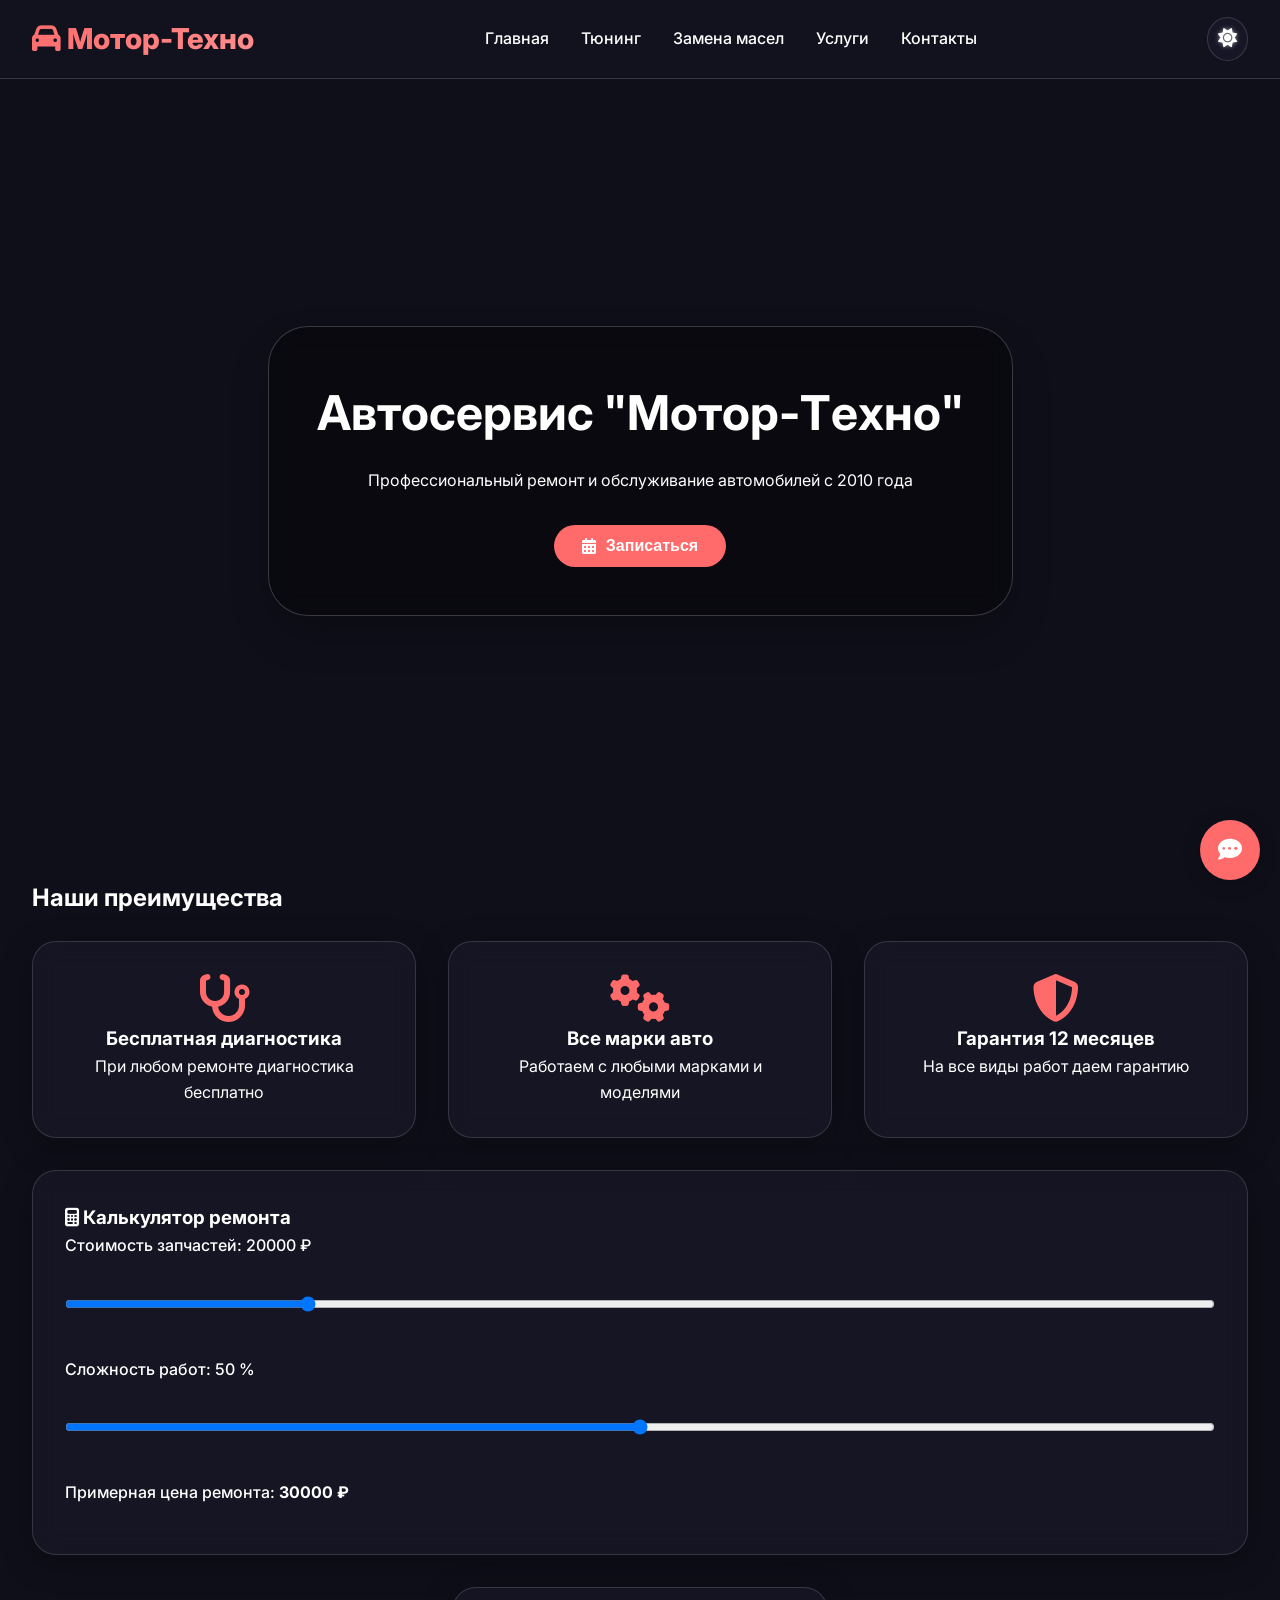
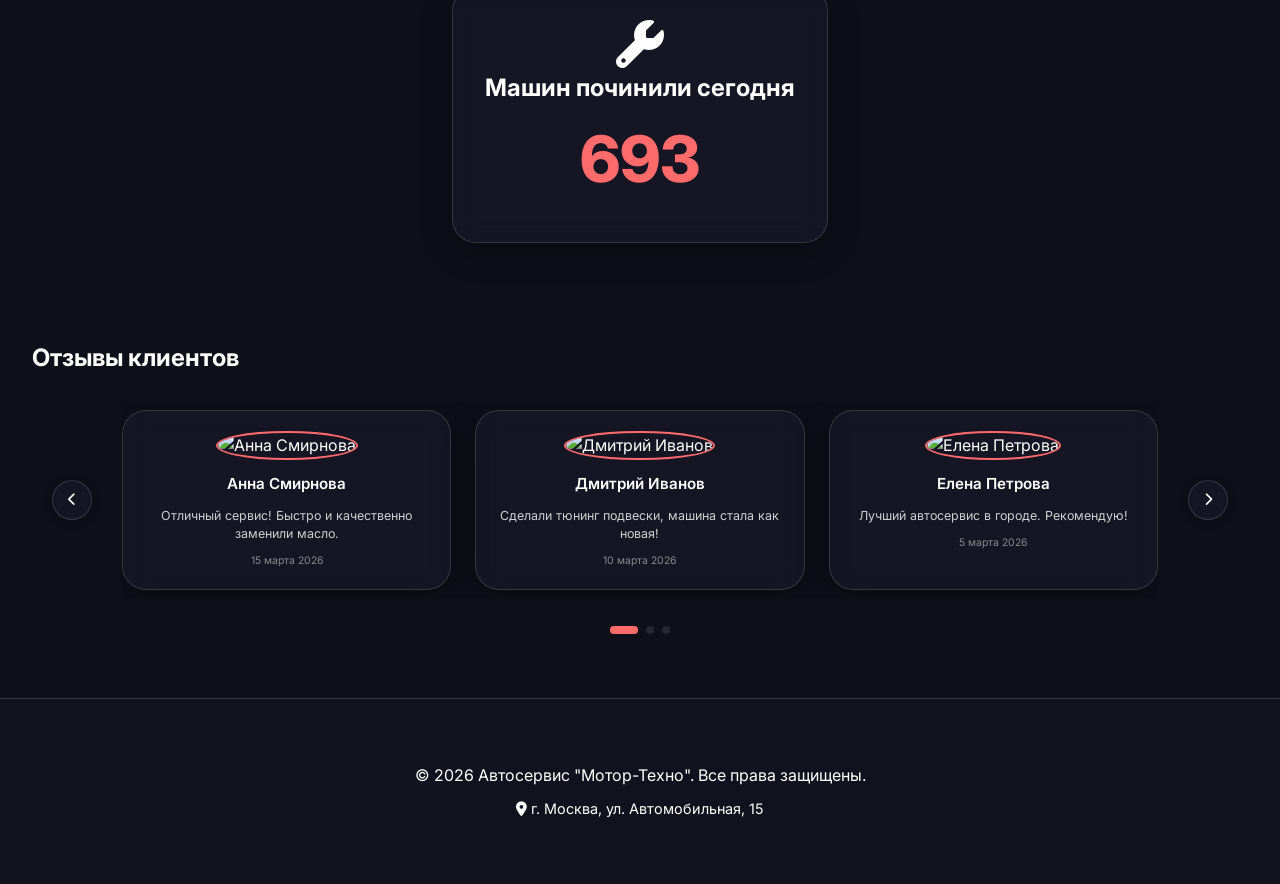
==== index.html @ 2c7e0de4 "first commit" ====
<!DOCTYPE html>
<html lang="ru">
<head>
    <meta charset="UTF-8">
    <meta name="viewport" content="width=device-width, initial-scale=1.0, viewport-fit=cover">
    <title>Автосервис "Мотор-Техно" | Профессиональный ремонт авто</title>
    <link rel="icon" type="image/svg+xml" href="data:image/svg+xml,<svg xmlns='http://www.w3.org/2000/svg' viewBox='0 0 100 100'><text x='50' y='85' font-size='80' text-anchor='middle' fill='%23e94560'>🚗</text></svg>">
    <link rel="stylesheet" href="css/style.css">
    <link rel="stylesheet" href="https://cdnjs.cloudflare.com/ajax/libs/font-awesome/6.5.1/css/all.min.css">
    <link href="https://fonts.googleapis.com/css2?family=Inter:opsz,wght@14..32,300;14..32,400;14..32,500;14..32,600;14..32,700&display=swap" rel="stylesheet">
</head>
<body>
    <div id="loader" class="loader hidden">
        <div class="spinner"></div>
        <p>Загрузка...</p>
    </div>
    
    <div id="app">
        <div id="header-placeholder"></div>
        <main id="page-content"></main>
        <div id="footer-placeholder"></div>
    </div>
    
    <div id="chat-widget-placeholder"></div>
    
    <script type="module" src="js/main.js"></script>
</body>
</html>
---- css/style.css ----
/* ============================================
   CSS Переменные и глобальные стили
   ============================================ */

:root {
    --bg-primary: #f0f2f5;
    --bg-secondary: rgba(255, 255, 255, 0.7);
    --bg-card: rgba(255, 255, 255, 0.4);
    --text-primary: #1a1a2e;
    --text-secondary: #16213e;
    --accent: #e94560;
    --accent-hover: #ff6b6b;
    --border: rgba(255, 255, 255, 0.5);
    --shadow: rgba(0, 0, 0, 0.1);
    --glass-border: 1px solid rgba(255, 255, 255, 0.3);
    --success: #00b894;
    --warning: #fdcb6e;
    --danger: #ff7675;
}

[data-theme="dark"] {
    --bg-primary: #0f0f1a;
    --bg-secondary: rgba(20, 20, 35, 0.7);
    --bg-card: rgba(30, 30, 50, 0.4);
    --text-primary: #ffffff;
    --text-secondary: #e0e0e0;
    --accent: #ff6b6b;
    --accent-hover: #ff8e8e;
    --border: rgba(255, 255, 255, 0.1);
    --shadow: rgba(0, 0, 0, 0.3);
    --glass-border: 1px solid rgba(255, 255, 255, 0.15);
    --success: #00cec9;
    --warning: #ffeaa7;
    --danger: #ff7675;
}

* {
    margin: 0;
    padding: 0;
    box-sizing: border-box;
}

body {
    font-family: 'Inter', sans-serif;
    background: var(--bg-primary);
    color: var(--text-primary);
    line-height: 1.6;
    transition: background 0.3s ease, color 0.3s ease;
    min-height: 100vh;
}

/* ============================================
   Стекломорфизм
   ============================================ */

.glass-card {
    background: var(--bg-card);
    backdrop-filter: blur(12px);
    border-radius: 24px;
    border: var(--glass-border);
    box-shadow: 0 8px 32px var(--shadow);
    transition: transform 0.3s ease, box-shadow 0.3s ease;
}

.glass-card:hover {
    transform: translateY(-4px);
    box-shadow: 0 12px 40px var(--shadow);
}

/* ============================================
   Кнопки и элементы
   ============================================ */

.btn {
    display: inline-flex;
    align-items: center;
    gap: 10px;
    padding: 12px 28px;
    border-radius: 50px;
    font-weight: 600;
    cursor: pointer;
    transition: all 0.3s cubic-bezier(0.4, 0, 0.2, 1);
    border: none;
    font-size: 1rem;
    background: var(--accent);
    color: white;
    position: relative;
    overflow: hidden;
}

.btn::before {
    content: '';
    position: absolute;
    top: 50%;
    left: 50%;
    width: 0;
    height: 0;
    border-radius: 50%;
    background: rgba(255, 255, 255, 0.3);
    transform: translate(-50%, -50%);
    transition: width 0.6s, height 0.6s;
}

.btn:hover::before {
    width: 300px;
    height: 300px;
}

.btn:hover {
    transform: scale(1.02);
    background: var(--accent-hover);
}

.btn-outline {
    background: transparent;
    border: 2px solid var(--accent);
    color: var(--accent);
}

.btn-outline:hover {
    background: var(--accent);
    color: white;
}

.quick-order-btn {
    background: linear-gradient(135deg, #0088cc, #00a3cc);
    color: white;
    border: none;
    padding: 10px;
    border-radius: 50px;
    cursor: pointer;
    font-weight: 600;
    transition: all 0.3s;
    display: flex;
    align-items: center;
    justify-content: center;
    gap: 8px;
    width: 100%;
    margin-top: 0.5rem;
}

.quick-order-btn:hover {
    transform: scale(1.02);
    background: linear-gradient(135deg, #00a3cc, #00bbcc);
}

/* ============================================
   Навигация
   ============================================ */

.nav-bar {
    background: var(--bg-secondary);
    backdrop-filter: blur(16px);
    padding: 1rem 2rem;
    position: sticky;
    top: 0;
    z-index: 100;
    border-bottom: var(--glass-border);
}

.nav-container {
    max-width: 1400px;
    margin: 0 auto;
    display: flex;
    justify-content: space-between;
    align-items: center;
    flex-wrap: wrap;
    gap: 1rem;
}

.logo {
    font-size: 1.8rem;
    font-weight: 800;
    background: linear-gradient(135deg, var(--accent), #ff8e8e);
    -webkit-background-clip: text;
    background-clip: text;
    color: transparent;
    cursor: pointer;
}

.nav-links {
    display: flex;
    gap: 2rem;
    flex-wrap: wrap;
}

.nav-links a {
    color: var(--text-primary);
    text-decoration: none;
    font-weight: 500;
    transition: color 0.3s;
    cursor: pointer;
}

.nav-links a:hover {
    color: var(--accent);
}

.theme-toggle {
    background: var(--bg-card);
    border: var(--glass-border);
    padding: 10px;
    border-radius: 50%;
    cursor: pointer;
    font-size: 1.2rem;
    transition: transform 0.3s;
}

.theme-toggle:hover {
    transform: rotate(180deg);
}

/* ============================================
   Сетка и карточки
   ============================================ */

.container {
    max-width: 1400px;
    margin: 0 auto;
    padding: 2rem;
}

.grid-3 {
    display: grid;
    grid-template-columns: repeat(auto-fit, minmax(320px, 1fr));
    gap: 2rem;
}

.grid-4 {
    display: grid;
    grid-template-columns: repeat(auto-fit, minmax(280px, 1fr));
    gap: 1.5rem;
}

.service-card {
    position: relative;
    transition: all 0.3s ease;
}

.service-card:hover {
    transform: translateY(-8px);
}

/* ============================================
   Hero секция с видеофоном
   ============================================ */

.hero {
    position: relative;
    min-height: 80vh;
    display: flex;
    align-items: center;
    justify-content: center;
    text-align: center;
    border-radius: 0 0 40px 40px;
    overflow: hidden;
}

.hero-video {
    position: absolute;
    top: 0;
    left: 0;
    width: 100%;
    height: 100%;
    object-fit: cover;
    z-index: -1;
}

.hero-content {
    background: rgba(0, 0, 0, 0.4);
    backdrop-filter: blur(12px);
    padding: 3rem;
    border-radius: 40px;
    margin: 2rem;
    border: 1px solid rgba(255, 255, 255, 0.2);
    box-shadow: 0 20px 40px rgba(0, 0, 0, 0.2);
}

.hero h1 {
    font-size: 3rem;
    margin-bottom: 1rem;
}

.hero-content .btn {
    margin-top: 2rem;
}

/* Анимация букв */
.animated-brand {
    display: inline-block;
}

.animated-letter {
    display: inline-block;
    opacity: 0;
    animation: letterAppear 0.1s forwards;
    animation-timing-function: cubic-bezier(0.34, 1.56, 0.64, 1);
}

@keyframes letterAppear {
    0% {
        opacity: 0;
        transform: translateY(30px) rotateX(-90deg);
        filter: blur(10px);
    }
    50% {
        transform: translateY(-5px) rotateX(0deg);
    }
    100% {
        opacity: 1;
        transform: translateY(0) rotateX(0deg);
        filter: blur(0);
    }
}

@media (max-width: 768px) {
    .hero h1 {
        font-size: 1.8rem;
    }
    
    /* Уменьшаем hero-блок на телефонах */
    .hero {
        min-height: 60vh;
    }
    
    .hero-content {
        padding: 1.5rem;
        margin: 1rem;
        margin-top: 0.5rem;
    }
    
    .hero-content .btn {
        margin-top: 1rem;
        padding: 10px 20px;
        font-size: 0.9rem;
    }
    
    .hero p {
        font-size: 0.9rem;
    }
    
    .nav-links {
        gap: 1rem;
    }
    
    .container {
        padding: 1rem;
    }
}

/* ============================================
   Калькулятор
   ============================================ */

.calculator {
    background: var(--bg-card);
    backdrop-filter: blur(12px);
    border-radius: 24px;
    padding: 2rem;
    margin: 2rem 0;
}

.calculator input[type="range"] {
    width: 100%;
    margin: 1rem 0;
}

/* ============================================
   Формы и инпуты
   ============================================ */

.form-group {
    margin-bottom: 1rem;
}

.form-group label {
    display: block;
    margin-bottom: 0.5rem;
    font-weight: 500;
}

.form-group input, .form-group select {
    width: 100%;
    padding: 12px;
    border-radius: 12px;
    border: var(--glass-border);
    background: var(--bg-secondary);
    color: var(--text-primary);
    font-size: 1rem;
}

.quantity-selector {
    display: flex;
    align-items: center;
    gap: 10px;
    margin-top: 10px;
}

.quantity-btn {
    width: 32px;
    height: 32px;
    border-radius: 8px;
    background: var(--accent);
    color: white;
    border: none;
    cursor: pointer;
    transition: transform 0.2s;
}

.quantity-btn:hover {
    transform: scale(1.05);
}

.total-price {
    font-size: 1.2rem;
    font-weight: 700;
    color: var(--accent);
    margin-top: 10px;
    text-align: center;
}

/* ============================================
   Анимации
   ============================================ */

@keyframes fadeIn {
    from {
        opacity: 0;
        transform: translateY(20px);
    }
    to {
        opacity: 1;
        transform: translateY(0);
    }
}

.page-transition {
    animation: fadeIn 0.4s ease-out;
}

/* ============================================
   Загрузчик
   ============================================ */

.loader {
    position: fixed;
    top: 0;
    left: 0;
    width: 100%;
    height: 100%;
    background: var(--bg-primary);
    z-index: 9999;
    display: flex;
    flex-direction: column;
    align-items: center;
    justify-content: center;
    gap: 20px;
}

.spinner {
    width: 50px;
    height: 50px;
    border: 4px solid var(--border);
    border-top-color: var(--accent);
    border-radius: 50%;
    animation: spin 1s linear infinite;
}

@keyframes spin {
    to { transform: rotate(360deg); }
}

.hidden {
    display: none !important;
}

/* ============================================
   Чат виджет
   ============================================ */

.chat-widget {
    position: fixed;
    bottom: 20px;
    right: 20px;
    z-index: 1000;
}

.chat-button {
    width: 60px;
    height: 60px;
    border-radius: 50%;
    background: var(--accent);
    color: white;
    border: none;
    cursor: pointer;
    font-size: 24px;
    box-shadow: 0 4px 20px rgba(0,0,0,0.2);
    transition: transform 0.3s;
}

.chat-button:hover {
    transform: scale(1.1);
}

.chat-popup {
    position: absolute;
    bottom: 80px;
    right: 0;
    width: 300px;
    background: var(--bg-secondary);
    backdrop-filter: blur(16px);
    border-radius: 20px;
    padding: 1rem;
    display: none;
    animation: fadeIn 0.3s ease;
}

.chat-popup.active {
    display: block;
}

/* ============================================
   Отзывы
   ============================================ */

.review-card {
    text-align: center;
}

.review-avatar {
    width: 80px;
    height: 80px;
    border-radius: 50%;
    object-fit: cover;
    margin-bottom: 1rem;
}

/* ============================================
   Карта
   ============================================ */

.map-container {
    border-radius: 24px;
    overflow: hidden;
    margin: 2rem 0;
}

.map-container iframe {
    width: 100%;
    height: 400px;
    border: none;
}

/* ============================================
   Популярное бейдж
   ============================================ */

.popular-badge {
    position: absolute;
    top: 12px;
    right: 12px;
    background: rgba(255, 107, 107, 0.12);
    backdrop-filter: blur(8px);
    padding: 5px 12px;
    border-radius: 30px;
    font-size: 0.7rem;
    font-weight: 500;
    color: #ff6b6b;
    border: 1px solid rgba(255, 107, 107, 0.25);
    display: flex;
    align-items: center;
    gap: 5px;
    z-index: 10;
}

/* ============================================
   Админка (модальное окно)
   ============================================ */

.modal {
    position: fixed;
    top: 0;
    left: 0;
    width: 100%;
    height: 100%;
    background: rgba(0, 0, 0, 0.85);
    backdrop-filter: blur(8px);
    z-index: 10000;
    display: flex;
    align-items: center;
    justify-content: center;
    opacity: 0;
    visibility: hidden;
    transition: all 0.3s ease;
}

.modal.active {
    opacity: 1;
    visibility: visible;
}

.modal-content {
    background: var(--bg-secondary);
    backdrop-filter: blur(20px);
    border-radius: 32px;
    padding: 2rem;
    max-width: 1000px;
    width: 90%;
    max-height: 85vh;
    overflow-y: auto;
    border: var(--glass-border);
    animation: fadeIn 0.3s ease;
}

.modal-header {
    display: flex;
    justify-content: space-between;
    align-items: center;
    margin-bottom: 1.5rem;
    padding-bottom: 1rem;
    border-bottom: var(--glass-border);
}

.close-modal {
    background: none;
    border: none;
    font-size: 1.5rem;
    cursor: pointer;
    color: var(--text-primary);
    transition: transform 0.2s;
}

.close-modal:hover {
    transform: rotate(90deg);
}

.admin-stats {
    display: grid;
    grid-template-columns: repeat(auto-fit, minmax(200px, 1fr));
    gap: 1rem;
    margin-bottom: 2rem;
}

/* ============================================
   ПЕРЕЛИВАЮЩИЙСЯ ОБОДОК ДЛЯ КАРТОЧЕК СТАТИСТИКИ
   ============================================ */

.stat-card {
    background: var(--bg-card);
    backdrop-filter: blur(12px);
    border-radius: 24px;
    padding: 1.5rem;
    text-align: center;
    position: relative;
    transition: transform 0.3s ease, box-shadow 0.3s ease;
    cursor: pointer;
    border: 1px solid rgba(255, 255, 255, 0.1);
}

.stat-card:hover {
    transform: translateY(-5px);
    box-shadow: 0 15px 40px var(--shadow);
}

/* Переливающийся ободок по всему периметру */
.stat-card::before {
    content: '';
    position: absolute;
    top: -2px;
    left: -2px;
    right: -2px;
    bottom: -2px;
    background: linear-gradient(
        90deg,
        #e94560,
        #ff6b6b,
        #ff8e8e,
        #ff6b6b,
        #e94560,
        #ff8e8e,
        #e94560
    );
    background-size: 300% 100%;
    border-radius: 26px;
    opacity: 0;
    transition: opacity 0.3s ease;
    pointer-events: none;
    z-index: 0;
}

.stat-card:hover::before {
    opacity: 1;
    animation: borderGlide 2s linear infinite;
}

@keyframes borderGlide {
    0% {
        background-position: 0% 50%;
    }
    100% {
        background-position: 300% 50%;
    }
}

/* Внутренний фон поверх ободка */
.stat-card .stat-icon,
.stat-card h3,
.stat-card .stat-number,
.stat-card small {
    position: relative;
    z-index: 2;
}

.stat-icon {
    font-size: 2rem;
    margin-bottom: 0.5rem;
    display: inline-block;
    transition: transform 0.3s ease;
}

.stat-card:hover .stat-icon {
    transform: scale(1.1);
}

.stat-card h3 {
    font-size: 0.9rem;
    opacity: 0.8;
    margin-bottom: 0.5rem;
}

.stat-number {
    font-size: 2rem;
    font-weight: 700;
    color: var(--accent);
    transition: all 0.3s ease;
}

.stat-card:hover .stat-number {
    text-shadow: 0 0 8px rgba(233, 69, 96, 0.5);
}

/* Остальные стили админки */
.admin-table {
    max-height: 400px;
    overflow-y: auto;
    margin: 1rem 0;
}

.admin-table table {
    width: 100%;
    border-collapse: collapse;
}

.admin-table th,
.admin-table td {
    padding: 10px;
    text-align: left;
    border-bottom: 1px solid rgba(255,255,255,0.1);
}

.admin-table th {
    position: sticky;
    top: 0;
    background: var(--bg-secondary);
}

.edit-btn, .delete-btn {
    padding: 4px 8px;
    margin: 0 4px;
    border-radius: 6px;
    cursor: pointer;
    border: none;
}

.edit-btn {
    background: var(--warning);
    color: #333;
}

.delete-btn {
    background: var(--danger);
    color: white;
}

.admin-login-modal {
    max-width: 400px;
}

.password-input {
    width: 100%;
    padding: 12px;
    border-radius: 12px;
    border: var(--glass-border);
    background: var(--bg-primary);
    color: var(--text-primary);
    font-size: 1rem;
}

.login-error {
    color: var(--danger);
    font-size: 0.85rem;
    margin-top: 0.5rem;
    display: none;
}

.tab-btn {
    padding: 8px 16px;
    border-radius: 24px;
    cursor: pointer;
    transition: all 0.3s;
}

.theme-toggle .fa-sun {
    color: #ffffff;
    text-shadow: 0 0 4px rgba(255, 255, 255, 0.5);
}

.theme-toggle .fa-moon {
    color: var(--text-primary);
}

.old-price {
    text-decoration: line-through;
    font-size: 0.9rem;
    color: #888;
    margin-right: 8px;
}

.current-price {
    font-size: 1.5rem;
    font-weight: 700;
    color: var(--accent);
}

.discount-badge {
    background: var(--accent);
    color: white;
    padding: 2px 8px;
    border-radius: 20px;
    font-size: 0.7rem;
    margin-left: 8px;
}

/* Модальное окно подтверждения */
.confirm-modal-overlay {
    position: fixed;
    top: 0;
    left: 0;
    width: 100%;
    height: 100%;
    background: rgba(0, 0, 0, 0.85);
    backdrop-filter: blur(8px);
    z-index: 20000;
    display: flex;
    align-items: center;
    justify-content: center;
    opacity: 0;
    visibility: hidden;
    transition: all 0.3s ease;
}

.confirm-modal-overlay.active {
    opacity: 1;
    visibility: visible;
}

.confirm-modal {
    background: var(--bg-secondary);
    backdrop-filter: blur(20px);
    border-radius: 32px;
    padding: 2rem;
    max-width: 400px;
    width: 90%;
    border: var(--glass-border);
    animation: fadeIn 0.3s ease;
    text-align: center;
}

.confirm-modal-icon {
    font-size: 3rem;
    margin-bottom: 1rem;
    color: var(--danger);
}

.confirm-modal h3 {
    margin-bottom: 0.5rem;
    font-size: 1.3rem;
}

.confirm-modal p {
    margin-bottom: 1.5rem;
    opacity: 0.8;
}

.confirm-modal-buttons {
    display: flex;
    gap: 1rem;
    justify-content: center;
}

.confirm-btn-yes {
    background: #ff7675;
    color: white;
    border: none;
    padding: 10px 24px;
    border-radius: 30px;
    cursor: pointer;
    font-weight: 600;
    transition: all 0.3s;
    display: flex;
    align-items: center;
    gap: 8px;
}

.confirm-btn-yes:hover {
    background: #ff5e5e;
    transform: scale(1.02);
}

.confirm-btn-no {
    background: transparent;
    border: 2px solid var(--accent);
    color: var(--accent);
    padding: 10px 24px;
    border-radius: 30px;
    cursor: pointer;
    font-weight: 600;
    transition: all 0.3s;
    display: flex;
    align-items: center;
    gap: 8px;
}

.confirm-btn-no:hover {
    background: var(--accent);
    color: white;
}

/* ============================================
   НОВЫЕ СТИЛИ ДЛЯ АДМИНКИ
   ============================================ */

.modal-overlay {
    position: fixed;
    top: 0;
    left: 0;
    width: 100%;
    height: 100%;
    background: rgba(0, 0, 0, 0.85);
    backdrop-filter: blur(8px);
    z-index: 20000;
    display: flex;
    align-items: center;
    justify-content: center;
    opacity: 0;
    visibility: hidden;
    transition: all 0.3s ease;
}

.modal-overlay.active {
    opacity: 1;
    visibility: visible;
}

.modal-window {
    background: var(--bg-secondary);
    backdrop-filter: blur(20px);
    border-radius: 32px;
    padding: 2rem;
    max-width: 550px;
    width: 90%;
    border: var(--glass-border);
    animation: fadeIn 0.3s ease;
    position: relative;
}

.modal-close-btn {
    position: absolute;
    top: 20px;
    right: 20px;
    width: 32px;
    height: 32px;
    border-radius: 50%;
    background: rgba(255, 255, 255, 0.1);
    display: flex;
    align-items: center;
    justify-content: center;
    cursor: pointer;
    transition: all 0.3s;
    color: var(--text-primary);
}

.modal-close-btn:hover {
    background: var(--danger);
    transform: rotate(90deg);
    color: white;
}

.modal-icon {
    text-align: center;
    font-size: 3rem;
    margin-bottom: 1rem;
}

.modal-icon i {
    background: linear-gradient(135deg, var(--accent), #ff8e8e);
    -webkit-background-clip: text;
    background-clip: text;
    color: transparent;
}

.modal-window h2 {
    text-align: center;
    margin-bottom: 1.5rem;
    font-size: 1.5rem;
}

.modal-form {
    margin-bottom: 1.5rem;
}

.form-group-modal {
    margin-bottom: 1rem;
}

.form-group-modal label {
    display: block;
    margin-bottom: 0.5rem;
    font-weight: 500;
    font-size: 0.9rem;
}

.form-group-modal label i {
    margin-right: 6px;
    color: var(--accent);
}

.required {
    color: var(--danger);
    font-size: 0.8rem;
}

.optional {
    color: #888;
    font-size: 0.7rem;
    font-weight: normal;
}

.form-group-modal input {
    width: 100%;
    padding: 12px;
    border-radius: 12px;
    border: var(--glass-border);
    background: var(--bg-primary);
    color: var(--text-primary);
    font-size: 1rem;
    transition: all 0.3s;
}

.form-group-modal input:focus {
    outline: none;
    border-color: var(--accent);
    box-shadow: 0 0 0 2px rgba(233, 69, 96, 0.2);
}

.form-row-modal {
    display: flex;
    gap: 1rem;
}

.form-row-modal .half {
    flex: 1;
}

.checkbox-group {
    margin-top: 1rem;
}

.checkbox-label {
    display: flex;
    align-items: center;
    gap: 10px;
    cursor: pointer;
}

.checkbox-label input {
    display: none;
}

.checkbox-custom {
    width: 20px;
    height: 20px;
    border: 2px solid var(--accent);
    border-radius: 6px;
    display: inline-block;
    position: relative;
    transition: all 0.3s;
}

.checkbox-label input:checked + .checkbox-custom {
    background: var(--accent);
}

.checkbox-label input:checked + .checkbox-custom::after {
    content: '✓';
    position: absolute;
    top: 50%;
    left: 50%;
    transform: translate(-50%, -50%);
    color: white;
    font-size: 12px;
}

.modal-buttons {
    display: flex;
    gap: 1rem;
}

.btn-modal {
    flex: 1;
    padding: 12px;
    border-radius: 50px;
    font-weight: 600;
    cursor: pointer;
    transition: all 0.3s;
    display: flex;
    align-items: center;
    justify-content: center;
    gap: 8px;
}

.btn-save {
    background: linear-gradient(135deg, #00b894, #00cec9);
    color: white;
    border: none;
}

.btn-save:hover {
    transform: translateY(-2px);
    box-shadow: 0 5px 20px rgba(0, 184, 148, 0.4);
}

.btn-cancel {
    background: transparent;
    border: 2px solid var(--accent);
    color: var(--accent);
}

.btn-cancel:hover {
    background: var(--accent);
    color: white;
}

/* Вкладки */
.admin-tabs-container {
    display: flex;
    gap: 1rem;
    margin-bottom: 2rem;
    flex-wrap: wrap;
}

.tab-btn {
    padding: 10px 24px;
    border-radius: 40px;
    cursor: pointer;
    transition: all 0.3s;
    background: transparent;
    border: 1px solid var(--border);
    color: var(--text-primary);
    font-weight: 500;
    display: flex;
    align-items: center;
    gap: 8px;
}

.tab-btn i {
    font-size: 1rem;
}

.tab-btn.active {
    background: var(--accent);
    color: white;
    border-color: var(--accent);
}

.tab-btn:hover:not(.active) {
    background: var(--bg-card);
    transform: translateY(-2px);
}

.tab-count {
    background: rgba(255, 255, 255, 0.2);
    padding: 2px 8px;
    border-radius: 20px;
    font-size: 0.7rem;
}

.tab-btn.active .tab-count {
    background: rgba(255, 255, 255, 0.3);
}

/* Панель управления */
.admin-controls {
    display: flex;
    gap: 1rem;
    flex-wrap: wrap;
    align-items: center;
    margin-bottom: 1.5rem;
}

.search-wrapper {
    flex: 1;
    position: relative;
    max-width: 350px;
}

.search-icon {
    position: absolute;
    left: 15px;
    top: 50%;
    transform: translateY(-50%);
    color: var(--accent);
    opacity: 0.7;
    pointer-events: none;
    z-index: 1;
}

.search-input {
    width: 100%;
    padding: 12px 15px 12px 45px;
    border-radius: 40px;
    border: var(--glass-border);
    background: var(--bg-primary);
    color: var(--text-primary);
    font-size: 0.95rem;
    transition: all 0.3s;
}

.search-input:focus {
    outline: none;
    border-color: var(--accent);
    box-shadow: 0 0 0 2px rgba(233, 69, 96, 0.2);
}

.btn-add {
    background: linear-gradient(135deg, #00b894, #00cec9);
    color: white;
    border: none;
    padding: 12px 28px;
    border-radius: 40px;
    cursor: pointer;
    font-weight: 600;
    display: flex;
    align-items: center;
    gap: 8px;
    transition: all 0.3s;
}

.btn-add:hover {
    transform: translateY(-2px);
    box-shadow: 0 5px 20px rgba(0, 184, 148, 0.4);
}

/* Таблица */
.admin-table-wrapper {
    background: var(--bg-card);
    backdrop-filter: blur(12px);
    border-radius: 24px;
    padding: 1rem;
    border: var(--glass-border);
    overflow-x: auto;
}

.admin-table {
    width: 100%;
    border-collapse: collapse;
}

.admin-table th {
    padding: 15px 12px;
    text-align: left;
    color: var(--accent);
    font-weight: 600;
    border-bottom: 2px solid var(--accent);
}

.admin-table td {
    padding: 12px;
    border-bottom: 1px solid var(--border);
}

.service-row {
    transition: all 0.3s;
}

.service-row:hover {
    background: var(--bg-secondary);
}

.old-price-cell .old-price-value {
    text-decoration: line-through;
    opacity: 0.6;
    font-size: 0.85rem;
}

.price-cell {
    font-weight: 700;
    color: var(--accent);
}

.discount-badge-admin {
    background: var(--accent);
    padding: 4px 10px;
    border-radius: 20px;
    font-size: 0.7rem;
    font-weight: 600;
    color: white;
}

.no-discount {
    opacity: 0.5;
    font-size: 0.8rem;
}

/* Switch для популярности */
.switch {
    position: relative;
    display: inline-block;
    width: 50px;
    height: 24px;
}

.switch input {
    opacity: 0;
    width: 0;
    height: 0;
}

.slider {
    position: absolute;
    cursor: pointer;
    top: 0;
    left: 0;
    right: 0;
    bottom: 0;
    background-color: #ccc;
    transition: 0.4s;
}

.slider:before {
    position: absolute;
    content: "";
    height: 18px;
    width: 18px;
    left: 3px;
    bottom: 3px;
    background-color: white;
    transition: 0.4s;
}

input:checked + .slider {
    background-color: var(--accent);
}

input:checked + .slider:before {
    transform: translateX(26px);
}

.slider.round {
    border-radius: 34px;
}

.slider.round:before {
    border-radius: 50%;
}

/* Кнопки действий */
.actions-cell {
    display: flex;
    gap: 8px;
}

.action-btn {
    width: 34px;
    height: 34px;
    border-radius: 10px;
    border: none;
    cursor: pointer;
    transition: all 0.3s;
    display: flex;
    align-items: center;
    justify-content: center;
}

.action-btn.edit-btn {
    background: #fdcb6e;
    color: #333;
}

.action-btn.edit-btn:hover {
    background: #f39c12;
    transform: scale(1.05);
}

.action-btn.delete-btn {
    background: #ff7675;
    color: white;
}

.action-btn.delete-btn:hover {
    background: #e74c3c;
    transform: scale(1.05);
}

/* Пустое состояние */
.empty-state {
    text-align: center;
    padding: 40px;
}

.empty-state i {
    font-size: 3rem;
    opacity: 0.3;
    margin-bottom: 1rem;
}

.empty-state p {
    margin-bottom: 1rem;
    opacity: 0.7;
}

.btn-add-small {
    background: var(--accent);
    color: white;
    border: none;
    padding: 10px 24px;
    border-radius: 30px;
    cursor: pointer;
    transition: all 0.3s;
}

.btn-add-small:hover {
    background: var(--accent-hover);
    transform: scale(1.02);
}

/* Стили для цен на основном сайте */
.price-container {
    margin: 10px 0;
}

.price-wrapper {
    display: flex;
    align-items: center;
    flex-wrap: wrap;
    gap: 8px;
}

.current-price.single-price {
    font-size: 1.5rem;
    font-weight: 700;
    color: var(--accent);
}

/* Адаптив для мобильных */
@media (max-width: 768px) {
    .admin-stats {
        grid-template-columns: repeat(2, 1fr);
    }
    
    .admin-table th,
    .admin-table td {
        padding: 8px;
    }
    
    .actions-cell {
        flex-direction: column;
        gap: 5px;
    }
    
    .action-btn {
        width: 30px;
        height: 30px;
    }
    
    .modal-window {
        padding: 1.5rem;
    }
    
    .form-row-modal {
        flex-direction: column;
        gap: 0;
    }
}

/* Светлая тема - белый фон для hero блока */
[data-theme="light"] .hero-content {
    background: rgba(255, 255, 255, 0.9);
    border: 1px solid rgba(0, 0, 0, 0.05);
    box-shadow: 0 20px 35px -10px rgba(0, 0, 0, 0.08);
}

[data-theme="light"] .hero h1 {
    color: #1a1a2e;
}

[data-theme="light"] .hero p {
    color: #475569;
}
/* Светлая тема - белый фон с чёрной обводкой для hero блока */
[data-theme="light"] .hero-content {
    background: rgba(255, 255, 255, 0.95);
    border: 1px solid rgba(0, 0, 0, 0.15);
    box-shadow: 0 20px 35px -10px rgba(0, 0, 0, 0.1);
}

/* Тонкая внутренняя тень для глубины */
[data-theme="light"] .hero-content {
    box-shadow: 0 20px 35px -10px rgba(0, 0, 0, 0.1), inset 0 1px 0 rgba(255, 255, 255, 0.8);
}

[data-theme="light"] .hero h1 {
    color: #1a1a2e;
}

[data-theme="light"] .hero p {
    color: #475569;
}

/* ============================================
   СЛАЙДЕР ОТЗЫВОВ - УМЕНЬШЕННЫЕ КАРТОЧКИ С ОТСТУПАМИ
   ============================================ */

.reviews-section {
    position: relative;
    overflow: hidden;
    padding: 1rem 0 2rem 0;
}

.reviews-slider-container {
    position: relative;
    display: flex;
    align-items: center;
    justify-content: center;
    gap: 30px;
    margin: 0 auto;
    padding: 0 20px;
}

.reviews-slider {
    flex: 1;
    display: flex;
    gap: 24px;
    overflow: hidden;
    justify-content: center;
}

.review-card {
    flex: 0 0 calc(33.333% - 16px);
    min-width: 0;
    padding: 20px 16px !important;
    text-align: center;
    transition: all 0.3s ease;
    margin: 8px 0;
}

.review-card:hover {
    transform: translateY(-3px);
}

.review-avatar {
    width: 56px;
    height: 56px;
    border-radius: 50%;
    object-fit: cover;
    margin-bottom: 12px;
    border: 2px solid var(--accent);
    transition: all 0.3s ease;
}

.review-card:hover .review-avatar {
    transform: scale(1.03);
    border-width: 3px;
}

.review-card h4 {
    font-size: 0.95rem;
    font-weight: 600;
    margin-bottom: 6px;
}

.review-card p {
    font-size: 0.78rem;
    line-height: 1.45;
    margin: 10px 0;
    opacity: 0.8;
    display: -webkit-box;
    -webkit-line-clamp: 3;
    -webkit-box-orient: vertical;
    overflow: hidden;
}

.review-card small {
    font-size: 0.65rem;
    opacity: 0.5;
    display: block;
    margin-top: 8px;
}

.slider-btn {
    width: 40px;
    height: 40px;
    border-radius: 50%;
    background: var(--bg-card);
    backdrop-filter: blur(8px);
    border: var(--glass-border);
    cursor: pointer;
    display: flex;
    align-items: center;
    justify-content: center;
    transition: all 0.3s ease;
    color: var(--text-primary);
    flex-shrink: 0;
    box-shadow: 0 2px 8px var(--shadow);
}

.slider-btn:hover {
    background: var(--accent);
    color: white;
    transform: scale(1.08);
    box-shadow: 0 4px 12px rgba(233, 69, 96, 0.3);
}

.slider-dots {
    display: flex;
    justify-content: center;
    gap: 8px;
    margin-top: 28px;
}

.slider-dot {
    width: 8px;
    height: 8px;
    border-radius: 50%;
    background: var(--border);
    cursor: pointer;
    transition: all 0.3s ease;
}

.slider-dot.active {
    width: 28px;
    border-radius: 4px;
    background: var(--accent);
}

.slider-dot:hover {
    background: var(--accent);
    opacity: 0.7;
}

/* Адаптив */
@media (max-width: 1024px) {
    .reviews-slider-container {
        gap: 20px;
    }
    
    .reviews-slider {
        gap: 16px;
    }
    
    .review-card {
        flex: 0 0 calc(50% - 8px);
        padding: 16px 12px !important;
    }
    
    .review-avatar {
        width: 50px;
        height: 50px;
    }
}

@media (max-width: 768px) {
    .reviews-slider-container {
        gap: 12px;
        padding: 0 10px;
    }
    
    .reviews-slider {
        gap: 12px;
    }
    
    .review-card {
        flex: 0 0 100%;
        padding: 14px 12px !important;
    }
    
    .slider-btn {
        width: 32px;
        height: 32px;
    }
    
    .review-avatar {
        width: 48px;
        height: 48px;
    }
    
    .review-card p {
        font-size: 0.74rem;
        -webkit-line-clamp: 2;
    }
}

/* ============================================
   БУРГЕР МЕНЮ ДЛЯ МОБИЛЬНЫХ
   ============================================ */

/* Кнопка бургер-меню */
.burger-menu {
    display: none;
    flex-direction: column;
    justify-content: space-between;
    width: 28px;
    height: 22px;
    background: transparent;
    border: none;
    cursor: pointer;
    padding: 0;
    z-index: 1001;
}

.burger-line {
    width: 100%;
    height: 2px;
    background-color: var(--text-primary);
    border-radius: 2px;
    transition: all 0.3s ease;
}

.burger-menu.active .burger-line:nth-child(1) {
    transform: translateY(10px) rotate(45deg);
}

.burger-menu.active .burger-line:nth-child(2) {
    opacity: 0;
}

.burger-menu.active .burger-line:nth-child(3) {
    transform: translateY(-10px) rotate(-45deg);
}

/* Мобильное меню */
.mobile-menu-overlay {
    position: fixed;
    top: 0;
    left: 0;
    width: 100%;
    height: 100%;
    background: rgba(0, 0, 0, 0.5);
    backdrop-filter: blur(4px);
    z-index: 998;
    opacity: 0;
    visibility: hidden;
    transition: all 0.3s ease;
}

.mobile-menu-overlay.active {
    opacity: 1;
    visibility: visible;
}

.mobile-menu {
    position: fixed;
    top: 0;
    right: -100%;
    width: 80%;
    max-width: 300px;
    height: 100%;
    background: var(--bg-secondary);
    backdrop-filter: blur(20px);
    border-left: var(--glass-border);
    z-index: 999;
    padding: 80px 25px 30px;
    transition: right 0.3s cubic-bezier(0.4, 0, 0.2, 1);
    display: flex;
    flex-direction: column;
    gap: 5px;
}

.mobile-menu.active {
    right: 0;
}

.mobile-menu-header {
    position: absolute;
    top: 25px;
    left: 25px;
    font-size: 1.1rem;
    font-weight: 700;
    background: linear-gradient(135deg, var(--accent), #ff8e8e);
    -webkit-background-clip: text;
    background-clip: text;
    color: transparent;
}

.mobile-menu-close {
    position: absolute;
    top: 20px;
    right: 20px;
    width: 34px;
    height: 34px;
    border-radius: 50%;
    background: var(--bg-card);
    border: var(--glass-border);
    cursor: pointer;
    display: flex;
    align-items: center;
    justify-content: center;
    transition: all 0.3s ease;
    color: var(--text-primary);
}

.mobile-menu-close:hover {
    background: var(--accent);
    color: white;
    transform: rotate(90deg);
}

.mobile-nav-link {
    display: flex;
    align-items: center;
    gap: 12px;
    padding: 12px 0;
    font-size: 1rem;
    font-weight: 500;
    color: var(--text-primary);
    text-decoration: none;
    transition: all 0.3s ease;
    border-bottom: 1px solid rgba(255, 255, 255, 0.08);
}

.mobile-nav-link i {
    width: 22px;
    font-size: 1rem;
    color: var(--accent);
}

.mobile-nav-link:hover {
    color: var(--accent);
    transform: translateX(5px);
}

.mobile-theme-toggle {
    margin-top: 20px;
    padding: 10px;
    background: var(--bg-card);
    border: var(--glass-border);
    border-radius: 50px;
    cursor: pointer;
    display: flex;
    align-items: center;
    justify-content: center;
    gap: 10px;
    font-size: 0.9rem;
    transition: all 0.3s ease;
    color: var(--text-primary);
}

.mobile-theme-toggle:hover {
    background: var(--accent);
    color: white;
}

/* Показываем бургер только на телефонах */
@media (max-width: 768px) {
    .nav-links {
        display: none;
    }
    
    .burger-menu {
        display: flex;
    }
    
    .theme-toggle {
        display: none;
    }
}

/* ============================================
   АНИМАЦИИ ПРИ СКРОЛЛЕ И УЛУЧШЕНИЯ
   ============================================ */

/* Базовые анимации для элементов - появление снизу */
.scroll-animate-up {
    opacity: 0;
    transform: translateY(40px);
    transition: all 0.6s cubic-bezier(0.4, 0, 0.2, 1);
}

.scroll-animate-up.animated {
    opacity: 1;
    transform: translateY(0);
}

/* Анимация появления слева */
.scroll-animate-left {
    opacity: 0;
    transform: translateX(-30px);
    transition: all 0.6s cubic-bezier(0.4, 0, 0.2, 1);
}

.scroll-animate-left.animated {
    opacity: 1;
    transform: translateX(0);
}

/* Анимация появления справа */
.scroll-animate-right {
    opacity: 0;
    transform: translateX(30px);
    transition: all 0.6s cubic-bezier(0.4, 0, 0.2, 1);
}

.scroll-animate-right.animated {
    opacity: 1;
    transform: translateX(0);
}

/* Анимация появления с масштабированием */
.scroll-animate-scale {
    opacity: 0;
    transform: scale(0.95);
    transition: all 0.5s cubic-bezier(0.4, 0, 0.2, 1);
}

.scroll-animate-scale.animated {
    opacity: 1;
    transform: scale(1);
}

/* Анимация для карточек услуг */
.service-card {
    transition: all 0.4s cubic-bezier(0.2, 0.9, 0.4, 1.1);
}

/* Эффект "стекла" при наведении на карточки */
.glass-card {
    transition: all 0.3s cubic-bezier(0.2, 0.9, 0.4, 1.1);
}

/* Эффект градиента при наведении на кнопки */
.btn {
    position: relative;
    overflow: hidden;
}

.btn::after {
    content: '';
    position: absolute;
    top: 50%;
    left: 50%;
    width: 0;
    height: 0;
    border-radius: 50%;
    background: rgba(255, 255, 255, 0.2);
    transform: translate(-50%, -50%);
    transition: width 0.4s, height 0.4s;
}

.btn:active::after {
    width: 200px;
    height: 200px;
}

/* Плавное появление страницы */
.page-transition {
    animation: pageFadeIn 0.5s ease-out;
}

@keyframes pageFadeIn {
    from {
        opacity: 0;
        transform: translateY(20px);
    }
    to {
        opacity: 1;
        transform: translateY(0);
    }
}

/* Эффект наведения на логотип */
.logo {
    transition: all 0.3s ease;
    cursor: pointer;
}

.logo:hover {
    transform: scale(1.02);
    filter: drop-shadow(0 0 8px rgba(233, 69, 96, 0.3));
}

/* Анимация для иконок в карточках преимуществ */
.grid-3 .glass-card i {
    transition: all 0.3s ease;
    display: inline-block;
}

.grid-3 .glass-card:hover i {
    transform: scale(1.1) rotate(5deg);
}

/* Анимация для счётчика */
#counterDisplay {
    transition: all 0.3s ease;
    display: inline-block;
}

.counter-wrapper .glass-card:hover #counterDisplay {
    transform: scale(1.02);
}

/* Эффект пульсации для кнопки записи */
.hero-content .btn {
    animation: subtlePulse 2s infinite;
}

@keyframes subtlePulse {
    0% {
        box-shadow: 0 4px 15px rgba(233, 69, 96, 0.2);
    }
    50% {
        box-shadow: 0 4px 25px rgba(233, 69, 96, 0.4);
    }
    100% {
        box-shadow: 0 4px 15px rgba(233, 69, 96, 0.2);
    }
}

/* Анимация для калькулятора при наведении */
.calculator {
    transition: all 0.3s ease;
}

.calculator:hover {
    transform: translateY(-4px);
}

/* Анимация для ползунков */
input[type="range"] {
    transition: all 0.2s ease;
}

input[type="range"]:hover {
    opacity: 0.9;
}

/* Анимация для отзывов */
.review-card {
    transition: all 0.3s ease;
}

/* Скелетон загрузки */
.skeleton {
    background: linear-gradient(90deg, var(--bg-card) 25%, var(--bg-secondary) 50%, var(--bg-card) 75%);
    background-size: 200% 100%;
    animation: skeletonLoading 1.5s infinite;
    border-radius: 12px;
}

@keyframes skeletonLoading {
    0% {
        background-position: 200% 0;
    }
    100% {
        background-position: -200% 0;
    }
}

/* Эффект ripple для кнопок */
.ripple {
    position: absolute;
    border-radius: 50%;
    background: rgba(255, 255, 255, 0.4);
    transform: scale(0);
    animation: rippleAnimation 0.6s linear;
    pointer-events: none;
}

@keyframes rippleAnimation {
    to {
        transform: scale(4);
        opacity: 0;
    }
}

/* Анимация для навигационных ссылок */
.nav-links a {
    position: relative;
}

.nav-links a::after {
    content: '';
    position: absolute;
    bottom: -5px;
    left: 0;
    width: 0;
    height: 2px;
    background: linear-gradient(90deg, var(--accent), #ff8e8e);
    transition: width 0.3s ease;
}

.nav-links a:hover::after {
    width: 100%;
}

/* Анимация для футера */
footer {
    transition: all 0.3s ease;
}

footer:hover {
    background: var(--bg-secondary);
}

/* Эффект для карты */
.map-container {
    transition: all 0.3s ease;
}

.map-container:hover {
    transform: translateY(-4px);
    box-shadow: 0 20px 40px var(--shadow);
}
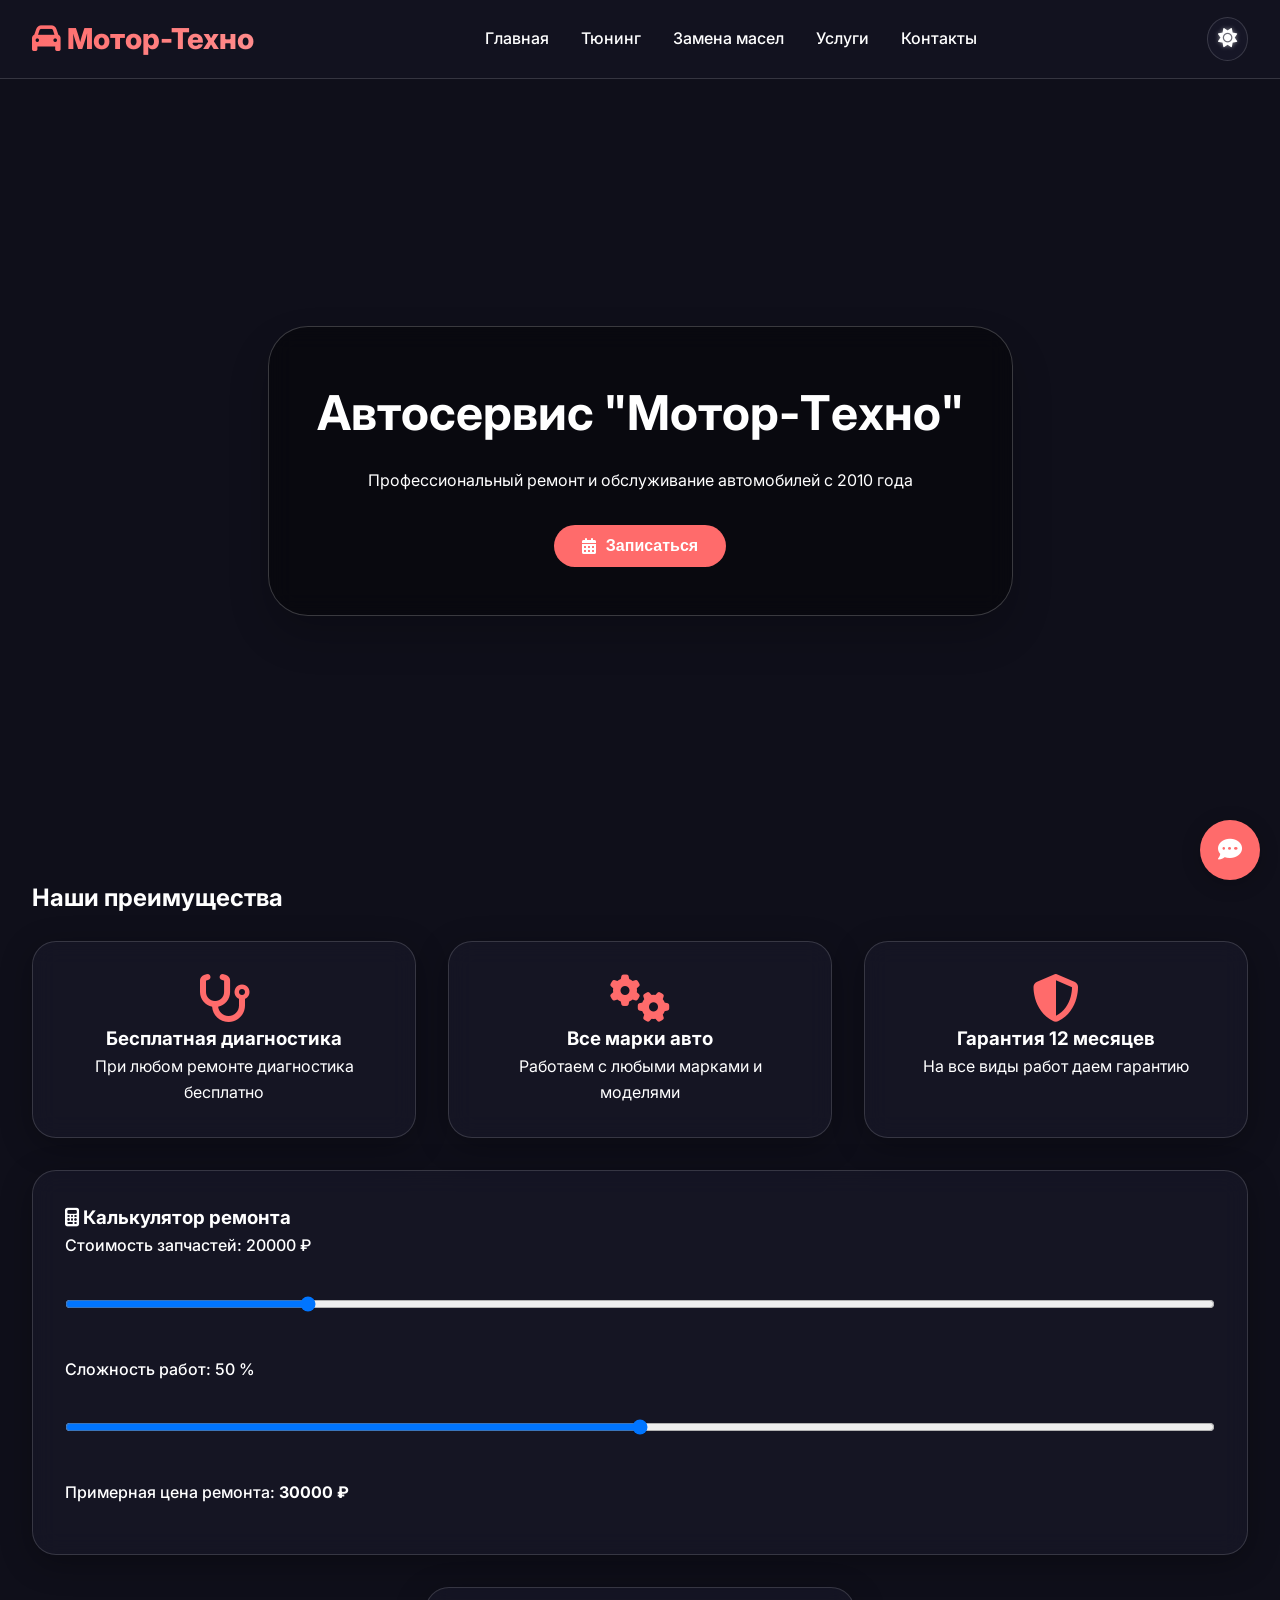
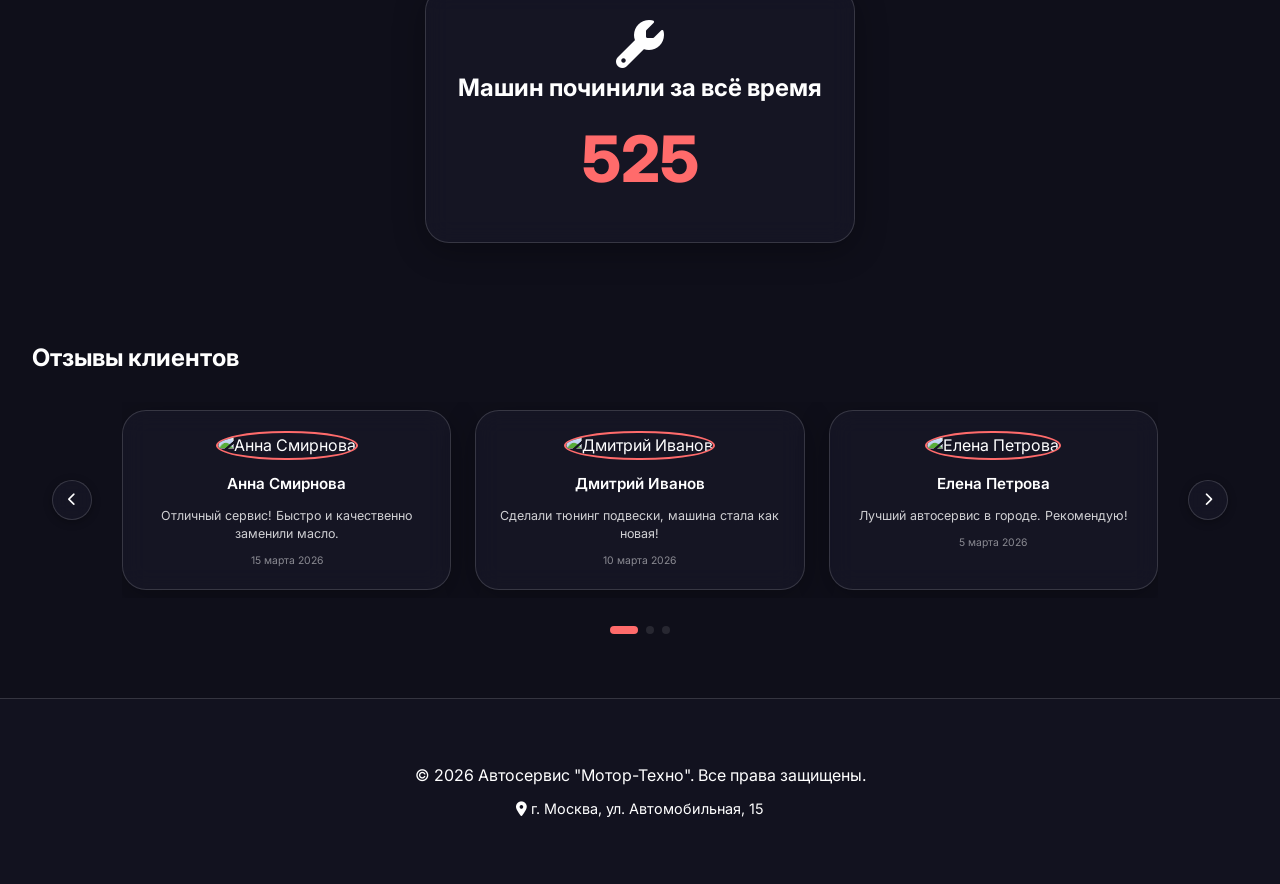
==== commit 2c49b446: "fixed" ====
--- a/index.html
+++ b/index.html
@@ -4,7 +4,7 @@
     <meta charset="UTF-8">
     <meta name="viewport" content="width=device-width, initial-scale=1.0, viewport-fit=cover">
     <title>Автосервис "Мотор-Техно" | Профессиональный ремонт авто</title>
-    <link rel="icon" type="image/svg+xml" href="data:image/svg+xml,<svg xmlns='http://www.w3.org/2000/svg' viewBox='0 0 100 100'><text x='50' y='85' font-size='80' text-anchor='middle' fill='%23e94560'>🚗</text></svg>">
+    <link rel="icon" type="image/png" href="assets/icon.png">
     <link rel="stylesheet" href="css/style.css">
     <link rel="stylesheet" href="https://cdnjs.cloudflare.com/ajax/libs/font-awesome/6.5.1/css/all.min.css">
     <link href="https://fonts.googleapis.com/css2?family=Inter:opsz,wght@14..32,300;14..32,400;14..32,500;14..32,600;14..32,700&display=swap" rel="stylesheet">
--- a/css/style.css
+++ b/css/style.css
@@ -2129,4 +2129,39 @@
 .map-container:hover {
     transform: translateY(-4px);
     box-shadow: 0 20px 40px var(--shadow);
+}
+
+/* ============================================
+   ОБВОДКА ДЛЯ БЛОКОВ В КОНТАКТАХ (СВЕТЛАЯ ТЕМА)
+   ============================================ */
+
+/* Для светлой темы */
+[data-theme="light"] .glass-card {
+    border: 1px solid rgba(0, 0, 0, 0.1);
+    box-shadow: 0 8px 20px rgba(0, 0, 0, 0.05);
+}
+
+[data-theme="light"] .glass-card:hover {
+    border-color: var(--accent);
+    box-shadow: 0 12px 30px rgba(0, 0, 0, 0.08);
+}
+
+/* Специально для карты */
+[data-theme="light"] .map-container {
+    border: 1px solid rgba(0, 0, 0, 0.1);
+    box-shadow: 0 8px 20px rgba(0, 0, 0, 0.05);
+}
+
+[data-theme="light"] .map-container:hover {
+    border-color: var(--accent);
+    box-shadow: 0 12px 30px rgba(0, 0, 0, 0.08);
+}
+
+/* Для иконок соцсетей в контактах */
+[data-theme="light"] .glass-card a {
+    transition: all 0.3s ease;
+}
+
+[data-theme="light"] .glass-card a:hover {
+    transform: translateY(-3px);
 }
